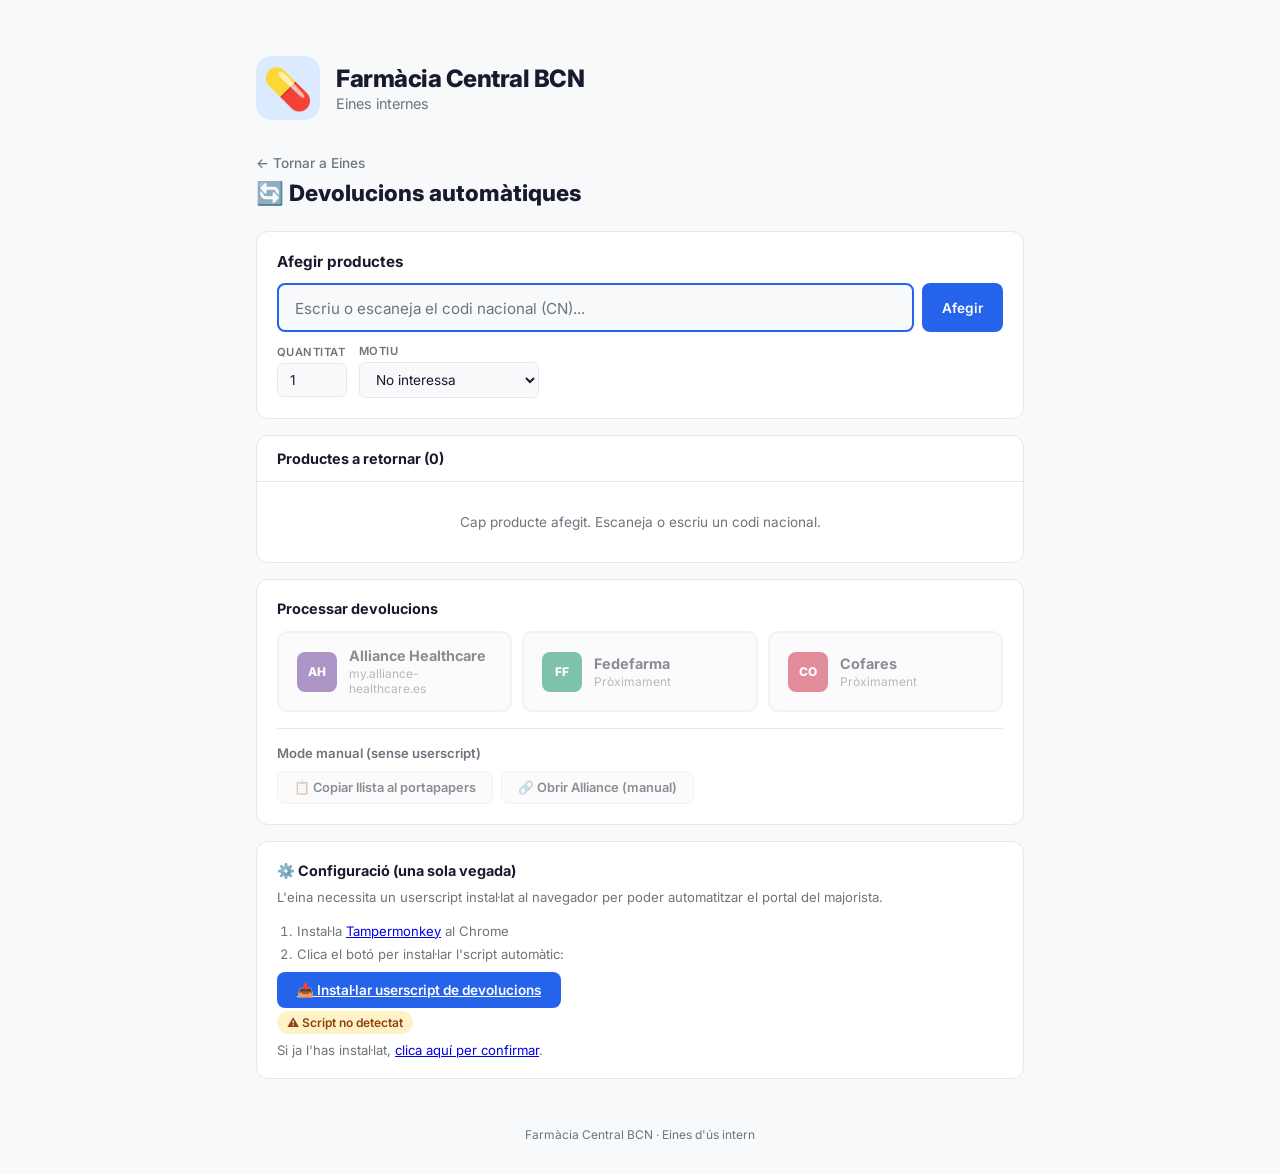
==== devolucions/index.html @ f8a3b483 "fix: handle script detection when marked via localStorage checkUserscript() now shows "Script marcat" ====
<!DOCTYPE html>
<html lang="ca">
<head>
  <meta charset="UTF-8">
  <meta name="viewport" content="width=device-width, initial-scale=1.0">
  <title>Devolucions — Farmàcia Central BCN</title>
  <link rel="preconnect" href="https://fonts.googleapis.com">
  <link href="https://fonts.googleapis.com/css2?family=Inter:wght@400;500;600;700;800&display=swap" rel="stylesheet">
  <link rel="stylesheet" href="../css/portal.css">
  <style>
    /* ── Devolucions page styles ── */
    .back-link {
      display: inline-flex;
      align-items: center;
      gap: 6px;
      color: var(--text-secondary);
      text-decoration: none;
      font-size: 0.85rem;
      font-weight: 500;
      margin-bottom: 8px;
    }
    .back-link:hover { color: var(--accent); }

    .page-title {
      font-size: 1.4rem;
      font-weight: 800;
      margin-bottom: 24px;
    }

    /* Scanner input area */
    .scan-area {
      background: var(--surface);
      border: 1px solid var(--border);
      border-radius: var(--radius);
      padding: 20px;
      margin-bottom: 16px;
    }
    .scan-area h3 {
      font-size: 0.95rem;
      font-weight: 700;
      margin-bottom: 12px;
    }
    .scan-row {
      display: flex;
      gap: 8px;
      margin-bottom: 12px;
    }
    .scan-input {
      flex: 1;
      font-family: var(--font);
      font-size: 1.1rem;
      font-weight: 600;
      padding: 12px 16px;
      border: 2px solid var(--border);
      border-radius: 8px;
      background: var(--bg);
      color: var(--text);
      outline: none;
      transition: border-color 0.2s;
    }
    .scan-input:focus {
      border-color: var(--accent);
    }
    .scan-input::placeholder {
      color: var(--text-secondary);
      font-weight: 400;
      font-size: 0.95rem;
    }
    .btn {
      font-family: var(--font);
      font-size: 0.85rem;
      font-weight: 600;
      padding: 10px 20px;
      border: none;
      border-radius: 8px;
      cursor: pointer;
      transition: background 0.2s, transform 0.1s;
      white-space: nowrap;
    }
    .btn:active { transform: scale(0.97); }
    .btn-primary {
      background: var(--accent);
      color: #fff;
    }
    .btn-primary:hover { background: #1d4ed8; }
    .btn-primary:disabled {
      background: var(--text-secondary);
      cursor: not-allowed;
    }
    .btn-danger {
      background: #ef4444;
      color: #fff;
    }
    .btn-danger:hover { background: #dc2626; }
    .btn-sm {
      padding: 6px 12px;
      font-size: 0.75rem;
    }
    .btn-outline {
      background: transparent;
      border: 1px solid var(--border);
      color: var(--text-secondary);
    }
    .btn-outline:hover {
      border-color: var(--accent);
      color: var(--accent);
    }

    /* Options row */
    .options-row {
      display: flex;
      gap: 12px;
      flex-wrap: wrap;
      align-items: center;
    }
    .option-group {
      display: flex;
      flex-direction: column;
      gap: 4px;
    }
    .option-group label {
      font-size: 0.7rem;
      font-weight: 600;
      text-transform: uppercase;
      letter-spacing: 0.04em;
      color: var(--text-secondary);
    }
    .option-group select,
    .option-group input[type="number"] {
      font-family: var(--font);
      font-size: 0.85rem;
      padding: 8px 12px;
      border: 1px solid var(--border);
      border-radius: 6px;
      background: var(--bg);
      color: var(--text);
    }
    .option-group select { min-width: 180px; }
    .option-group input[type="number"] { width: 70px; }

    /* Product list */
    .product-list {
      background: var(--surface);
      border: 1px solid var(--border);
      border-radius: var(--radius);
      margin-bottom: 16px;
      overflow: hidden;
    }
    .product-list-header {
      display: flex;
      justify-content: space-between;
      align-items: center;
      padding: 14px 20px;
      border-bottom: 1px solid var(--border);
    }
    .product-list-header h3 {
      font-size: 0.9rem;
      font-weight: 700;
    }
    .product-list-empty {
      padding: 32px 20px;
      text-align: center;
      color: var(--text-secondary);
      font-size: 0.85rem;
    }
    .product-item {
      display: flex;
      align-items: center;
      gap: 12px;
      padding: 12px 20px;
      border-bottom: 1px solid var(--border);
      font-size: 0.85rem;
    }
    .product-item:last-child { border-bottom: none; }
    .product-cn {
      font-weight: 700;
      font-size: 0.95rem;
      font-variant-numeric: tabular-nums;
      min-width: 70px;
    }
    .product-qty {
      color: var(--text-secondary);
      min-width: 40px;
    }
    .product-reason {
      flex: 1;
      color: var(--text-secondary);
      font-size: 0.8rem;
    }
    .product-remove {
      background: none;
      border: none;
      color: var(--text-secondary);
      cursor: pointer;
      font-size: 1.1rem;
      padding: 4px;
      line-height: 1;
    }
    .product-remove:hover { color: #ef4444; }

    /* Wholesaler buttons */
    .wholesaler-section {
      background: var(--surface);
      border: 1px solid var(--border);
      border-radius: var(--radius);
      padding: 20px;
      margin-bottom: 16px;
    }
    .wholesaler-section h3 {
      font-size: 0.9rem;
      font-weight: 700;
      margin-bottom: 14px;
    }
    .wholesaler-grid {
      display: grid;
      grid-template-columns: repeat(auto-fit, minmax(200px, 1fr));
      gap: 10px;
    }
    .wholesaler-btn {
      display: flex;
      align-items: center;
      gap: 12px;
      padding: 14px 18px;
      background: var(--bg);
      border: 2px solid var(--border);
      border-radius: 10px;
      cursor: pointer;
      transition: border-color 0.2s, box-shadow 0.2s;
      font-family: var(--font);
      color: var(--text);
    }
    .wholesaler-btn:hover {
      border-color: var(--accent);
      box-shadow: 0 2px 8px rgba(37, 99, 235, 0.15);
    }
    .wholesaler-btn:disabled {
      opacity: 0.5;
      cursor: not-allowed;
    }
    .wholesaler-btn:disabled:hover {
      border-color: var(--border);
      box-shadow: none;
    }
    .wholesaler-icon {
      width: 40px;
      height: 40px;
      border-radius: 8px;
      display: flex;
      align-items: center;
      justify-content: center;
      font-weight: 800;
      font-size: 0.75rem;
      color: #fff;
      flex-shrink: 0;
    }
    .wholesaler-ah { background: #5b2d8e; }
    .wholesaler-fede { background: #00875a; }
    .wholesaler-cofares { background: #c41e3a; }
    .wholesaler-info { flex: 1; text-align: left; }
    .wholesaler-name {
      font-weight: 700;
      font-size: 0.9rem;
    }
    .wholesaler-desc {
      font-size: 0.75rem;
      color: var(--text-secondary);
      margin-top: 2px;
    }

    /* Userscript install section */
    .install-section {
      background: var(--surface);
      border: 1px solid var(--border);
      border-radius: var(--radius);
      padding: 20px;
      margin-bottom: 16px;
    }
    .install-section h3 {
      font-size: 0.9rem;
      font-weight: 700;
      margin-bottom: 8px;
    }
    .install-section p {
      font-size: 0.82rem;
      color: var(--text-secondary);
      line-height: 1.5;
      margin-bottom: 12px;
    }
    .install-steps {
      font-size: 0.82rem;
      color: var(--text-secondary);
      line-height: 1.8;
      padding-left: 20px;
      margin-bottom: 12px;
    }
    .status-badge {
      display: inline-flex;
      align-items: center;
      gap: 6px;
      font-size: 0.75rem;
      font-weight: 600;
      padding: 4px 10px;
      border-radius: 20px;
    }
    .status-ok { background: #dcfce7; color: #166534; }
    .status-missing { background: #fef3c7; color: #92400e; }

    @media (prefers-color-scheme: dark) {
      .status-ok { background: #14532d; color: #86efac; }
      .status-missing { background: #78350f; color: #fde68a; }
    }

    /* Toast notification */
    .toast {
      position: fixed;
      bottom: 24px;
      left: 50%;
      transform: translateX(-50%) translateY(100px);
      background: var(--text);
      color: var(--bg);
      padding: 10px 20px;
      border-radius: 8px;
      font-size: 0.85rem;
      font-weight: 500;
      opacity: 0;
      transition: transform 0.3s, opacity 0.3s;
      z-index: 1000;
    }
    .toast.show {
      transform: translateX(-50%) translateY(0);
      opacity: 1;
    }

    /* Manual mode */
    .manual-section {
      margin-top: 16px;
      padding-top: 16px;
      border-top: 1px solid var(--border);
    }
    .manual-section h4 {
      font-size: 0.82rem;
      font-weight: 600;
      color: var(--text-secondary);
      margin-bottom: 10px;
    }
    .manual-actions {
      display: flex;
      gap: 8px;
      flex-wrap: wrap;
    }
    .btn-manual {
      display: inline-flex;
      align-items: center;
      gap: 6px;
      font-family: var(--font);
      font-size: 0.8rem;
      font-weight: 600;
      padding: 8px 16px;
      border: 1px solid var(--border);
      border-radius: 8px;
      background: var(--bg);
      color: var(--text);
      cursor: pointer;
      transition: border-color 0.2s, background 0.2s;
    }
    .btn-manual:hover {
      border-color: var(--accent);
      background: var(--accent-light);
    }
    .btn-manual:disabled {
      opacity: 0.5;
      cursor: not-allowed;
    }
    .btn-manual:disabled:hover {
      border-color: var(--border);
      background: var(--bg);
    }

    @media (max-width: 480px) {
      .scan-row { flex-direction: column; }
      .options-row { flex-direction: column; align-items: stretch; }
      .wholesaler-grid { grid-template-columns: 1fr; }
      .manual-actions { flex-direction: column; }
    }
  </style>
</head>
<body>
  <div class="portal">
    <header>
      <div class="logo">
        <span class="logo-icon">💊</span>
        <div>
          <h1>Farmàcia Central BCN</h1>
          <p class="subtitle">Eines internes</p>
        </div>
      </div>
    </header>

    <main>
      <a href="../" class="back-link">← Tornar a Eines</a>
      <h2 class="page-title">🔄 Devolucions automàtiques</h2>

      <!-- Scanner input -->
      <div class="scan-area">
        <h3>Afegir productes</h3>
        <div class="scan-row">
          <input type="text" id="cnInput" class="scan-input"
                 placeholder="Escriu o escaneja el codi nacional (CN)..."
                 autocomplete="off" inputmode="numeric">
          <button class="btn btn-primary" onclick="addProduct()" id="addBtn">Afegir</button>
        </div>
        <div class="options-row">
          <div class="option-group">
            <label>Quantitat</label>
            <input type="number" id="qtyInput" value="1" min="1" max="99">
          </div>
          <div class="option-group">
            <label>Motiu</label>
            <select id="reasonSelect">
              <option value="01">No interessa</option>
              <option value="02">Servit per error</option>
              <option value="03">Defectuós</option>
              <option value="04">Caducitat</option>
              <option value="10">Error de preu</option>
              <option value="99">Altres</option>
            </select>
          </div>
        </div>
      </div>

      <!-- Product list -->
      <div class="product-list">
        <div class="product-list-header">
          <h3>Productes a retornar (<span id="productCount">0</span>)</h3>
          <button class="btn btn-sm btn-outline" onclick="clearAll()" id="clearBtn" style="display:none">
            Netejar tot
          </button>
        </div>
        <div id="productListBody">
          <div class="product-list-empty" id="emptyMsg">
            Cap producte afegit. Escaneja o escriu un codi nacional.
          </div>
        </div>
      </div>

      <!-- Wholesaler buttons -->
      <div class="wholesaler-section">
        <h3>Processar devolucions</h3>
        <div class="wholesaler-grid">
          <button class="wholesaler-btn" onclick="processReturn('alliance')" id="btnAlliance" disabled>
            <div class="wholesaler-icon wholesaler-ah">AH</div>
            <div class="wholesaler-info">
              <div class="wholesaler-name">Alliance Healthcare</div>
              <div class="wholesaler-desc">my.alliance-healthcare.es</div>
            </div>
          </button>
          <button class="wholesaler-btn" onclick="processReturn('fedefarma')" id="btnFedefarma" disabled>
            <div class="wholesaler-icon wholesaler-fede">FF</div>
            <div class="wholesaler-info">
              <div class="wholesaler-name">Fedefarma</div>
              <div class="wholesaler-desc">Pròximament</div>
            </div>
          </button>
          <button class="wholesaler-btn" onclick="processReturn('cofares')" id="btnCofares" disabled>
            <div class="wholesaler-icon wholesaler-cofares">CO</div>
            <div class="wholesaler-info">
              <div class="wholesaler-name">Cofares</div>
              <div class="wholesaler-desc">Pròximament</div>
            </div>
          </button>
        </div>

        <!-- Manual mode -->
        <div class="manual-section">
          <h4>Mode manual (sense userscript)</h4>
          <div class="manual-actions">
            <button class="btn-manual" onclick="copyList()" id="btnCopy" disabled>
              📋 Copiar llista al portapapers
            </button>
            <button class="btn-manual" onclick="openPortalManual('alliance')" id="btnManualAlliance" disabled>
              🔗 Obrir Alliance (manual)
            </button>
          </div>
        </div>
      </div>

      <!-- Userscript install -->
      <div class="install-section">
        <h3>⚙️ Configuració (una sola vegada)</h3>
        <p>L'eina necessita un userscript instal·lat al navegador per poder automatitzar el portal del majorista.</p>
        <ol class="install-steps">
          <li>Instal·la <a href="https://www.tampermonkey.net/" target="_blank">Tampermonkey</a> al Chrome</li>
          <li>Clica el botó per instal·lar l'script automàtic:</li>
        </ol>
        <a href="auto-devolucions.user.js" class="btn btn-primary" id="installBtn">
          📥 Instal·lar userscript de devolucions
        </a>
        <div style="margin-top: 12px" id="scriptStatus">
          <span class="status-badge status-missing">⚠ Comprovant script...</span>
        </div>
      </div>
    </main>

    <footer>
      <p>Farmàcia Central BCN · Eines d'ús intern</p>
    </footer>
  </div>

  <div class="toast" id="toast"></div>

  <script>
    // ── State ──
    let products = [];

    // Codis de motiu Alliance Healthcare (value del select al portal)
    const REASON_LABELS = {
      '01': 'No interessa',
      '02': 'Servit per error',
      '03': 'Defectuós',
      '04': 'Caducitat',
      '10': 'Error de preu',
      '99': 'Altres'
    };

    const PORTAL_URLS = {
      alliance: 'https://my.alliance-healthcare.es/group/pro/devoluciones'
      // fedefarma and cofares will be added later
    };

    // ── Input handling ──
    const cnInput = document.getElementById('cnInput');
    const qtyInput = document.getElementById('qtyInput');
    const reasonSelect = document.getElementById('reasonSelect');

    cnInput.addEventListener('keydown', (e) => {
      if (e.key === 'Enter') {
        e.preventDefault();
        addProduct();
      }
    });

    // Auto-focus on load
    cnInput.focus();

    function addProduct() {
      const cn = cnInput.value.trim().replace(/\D/g, '');
      if (!cn) return;

      // Check for duplicates
      if (products.some(p => p.cn === cn)) {
        showToast('⚠ Aquest CN ja està a la llista');
        cnInput.value = '';
        cnInput.focus();
        return;
      }

      const qty = parseInt(qtyInput.value) || 1;
      const reason = reasonSelect.value;

      products.push({ cn, qty, reason });
      renderList();
      cnInput.value = '';
      qtyInput.value = '1';
      cnInput.focus();
      showToast(`✓ CN ${cn} afegit`);
    }

    function removeProduct(index) {
      products.splice(index, 1);
      renderList();
    }

    function clearAll() {
      if (!confirm('Segur que vols netejar tota la llista?')) return;
      products = [];
      renderList();
    }

    function renderList() {
      const body = document.getElementById('productListBody');
      const count = document.getElementById('productCount');
      const clearBtn = document.getElementById('clearBtn');
      const emptyMsg = document.getElementById('emptyMsg');
      const btnAlliance = document.getElementById('btnAlliance');

      const btnCopy = document.getElementById('btnCopy');
      const btnManualAlliance = document.getElementById('btnManualAlliance');

      count.textContent = products.length;
      clearBtn.style.display = products.length > 0 ? '' : 'none';
      btnAlliance.disabled = products.length === 0;
      btnCopy.disabled = products.length === 0;
      btnManualAlliance.disabled = products.length === 0;

      if (products.length === 0) {
        body.innerHTML = '<div class="product-list-empty" id="emptyMsg">Cap producte afegit. Escaneja o escriu un codi nacional.</div>';
        return;
      }

      body.innerHTML = products.map((p, i) => `
        <div class="product-item">
          <span class="product-cn">${p.cn}</span>
          <span class="product-qty">×${p.qty}</span>
          <span class="product-reason">${REASON_LABELS[p.reason]}</span>
          <button class="product-remove" onclick="removeProduct(${i})" title="Eliminar">✕</button>
        </div>
      `).join('');
    }

    // ── Process return ──
    function processReturn(wholesaler) {
      if (products.length === 0) return;

      const url = PORTAL_URLS[wholesaler];
      if (!url) {
        showToast('⚠ Majorista no disponible encara');
        return;
      }

      // Preparar productes amb el codi del motiu per al portal
      const portalProducts = products.map(p => ({
        cn: p.cn,
        qty: p.qty,
        reason: p.reason  // ja és el codi ('01', '02', etc.)
      }));

      // Intentar via userscript v2.0+: dispatch event → script guarda a GM → obre portal
      window.__FARMACIA_RETURN_HANDLED__ = false;
      window.dispatchEvent(new CustomEvent('farmacia-start-return', {
        detail: { products: portalProducts, wholesaler }
      }));

      if (window.__FARMACIA_RETURN_HANDLED__) {
        showToast('🚀 Portal obert — l\'script processarà les devolucions automàticament');
      } else {
        // L'script v2 no ha respost — avisar
        showToast('⚠ L\'script no ha respost. Actualitza l\'userscript o fes servir el mode manual.');
      }
    }

    // ── Manual mode ──
    function copyList() {
      if (products.length === 0) return;
      const lines = products.map((p, i) =>
        `${i + 1}. CN ${p.cn}  ×${p.qty}  ${REASON_LABELS[p.reason]}`
      );
      const text = 'DEVOLUCIONS\n' + '─'.repeat(30) + '\n' + lines.join('\n');
      navigator.clipboard.writeText(text).then(() => {
        showToast('📋 Llista copiada al portapapers');
      }).catch(() => {
        // Fallback
        const ta = document.createElement('textarea');
        ta.value = text;
        document.body.appendChild(ta);
        ta.select();
        document.execCommand('copy');
        ta.remove();
        showToast('📋 Llista copiada');
      });
    }

    function openPortalManual(wholesaler) {
      const urls = {
        alliance: 'https://my.alliance-healthcare.es/group/pro/devoluciones#/'
      };
      const url = urls[wholesaler];
      if (!url) { showToast('⚠ Majorista no disponible encara'); return; }
      // Copy list first, then open
      copyList();
      setTimeout(() => window.open(url, '_blank'), 300);
    }

    // ── Userscript detection ──
    let scriptDetected = false;
    function checkUserscript() {
      const el = document.getElementById('scriptStatus');
      if (window.__FARMACIA_DEVOLUCIONS_SCRIPT__) {
        scriptDetected = true;
        el.innerHTML = '<span class="status-badge status-ok">✓ Script instal·lat i detectat</span>';
      } else if (scriptDetected) {
        el.innerHTML = '<span class="status-badge status-ok">✓ Script marcat com instal·lat</span>';
      } else {
        el.innerHTML = '<span class="status-badge status-missing">⚠ Script no detectat</span>' +
          '<div style="margin-top:8px;font-size:0.82rem;color:var(--text-secondary)">' +
          'Si ja l\'has instal·lat, <a href="#" onclick="markInstalled(event)">clica aquí per confirmar</a>.</div>';
      }
    }

    function markInstalled(e) {
      e.preventDefault();
      scriptDetected = true;
      try { localStorage.setItem('farmacia_script_installed', '1'); } catch(e) {}
      const el = document.getElementById('scriptStatus');
      el.innerHTML = '<span class="status-badge status-ok">✓ Script marcat com instal·lat</span>';
      document.getElementById('btnAlliance').disabled = products.length === 0;
      showToast('✓ Confirmat! Pots processar devolucions.');
    }

    // Check saved state
    try { if (localStorage.getItem('farmacia_script_installed') === '1') scriptDetected = true; } catch(e) {}

    // Check after delays (userscript may load async)
    setTimeout(checkUserscript, 500);
    setTimeout(checkUserscript, 2000);
    setTimeout(checkUserscript, 4000);
    // Listen for userscript announcing itself
    window.addEventListener('farmacia-devolucions-ready', checkUserscript);

    // ── Toast ──
    function showToast(msg) {
      const toast = document.getElementById('toast');
      toast.textContent = msg;
      toast.classList.add('show');
      clearTimeout(toast._timeout);
      toast._timeout = setTimeout(() => toast.classList.remove('show'), 2500);
    }

    // ── Persist state in localStorage ──
    function saveState() {
      try { localStorage.setItem('farmacia_devolucions', JSON.stringify(products)); } catch(e) {}
    }
    function loadState() {
      try {
        const saved = localStorage.getItem('farmacia_devolucions');
        if (saved) products = JSON.parse(saved);
      } catch(e) {}
    }

    // Auto-save on changes
    const origRender = renderList;
    renderList = function() {
      origRender();
      saveState();
    };

    // Load saved state
    loadState();
    renderList();
  </script>
</body>
</html>
---- css/portal.css ----
/* ============================================================
   Portal CSS — Farmàcia Central BCN
   ============================================================ */

:root {
  --bg: #f8f9fa;
  --surface: #ffffff;
  --text: #1a1a2e;
  --text-secondary: #6c757d;
  --accent: #2563eb;
  --accent-light: #dbeafe;
  --border: #e5e7eb;
  --shadow: 0 1px 3px rgba(0,0,0,0.08), 0 1px 2px rgba(0,0,0,0.06);
  --shadow-hover: 0 10px 25px rgba(0,0,0,0.1), 0 4px 10px rgba(0,0,0,0.06);
  --radius: 12px;
  --font: 'Inter', -apple-system, BlinkMacSystemFont, 'Segoe UI', sans-serif;
}

@media (prefers-color-scheme: dark) {
  :root {
    --bg: #0f172a;
    --surface: #1e293b;
    --text: #f1f5f9;
    --text-secondary: #94a3b8;
    --accent: #60a5fa;
    --accent-light: #1e3a5f;
    --border: #334155;
    --shadow: 0 1px 3px rgba(0,0,0,0.3);
    --shadow-hover: 0 10px 25px rgba(0,0,0,0.4);
  }
}

* { margin: 0; padding: 0; box-sizing: border-box; }

body {
  font-family: var(--font);
  background: var(--bg);
  color: var(--text);
  min-height: 100vh;
}

.portal {
  max-width: 800px;
  margin: 0 auto;
  padding: 16px;
  min-height: 100vh;
  display: flex;
  flex-direction: column;
}

/* Header */
header {
  padding: 40px 0 32px;
}

.logo {
  display: flex;
  align-items: center;
  gap: 16px;
}

.logo-icon {
  font-size: 2.5rem;
  background: var(--accent-light);
  width: 64px;
  height: 64px;
  display: flex;
  align-items: center;
  justify-content: center;
  border-radius: 16px;
}

.logo h1 {
  font-size: 1.5rem;
  font-weight: 800;
  letter-spacing: -0.02em;
}

.subtitle {
  color: var(--text-secondary);
  font-size: 0.9rem;
  margin-top: 2px;
}

/* Tools grid */
main { flex: 1; }

.tools-grid {
  display: flex;
  flex-direction: column;
  gap: 12px;
}

.tool-card {
  display: flex;
  align-items: center;
  gap: 16px;
  padding: 20px;
  background: var(--surface);
  border: 1px solid var(--border);
  border-radius: var(--radius);
  box-shadow: var(--shadow);
  text-decoration: none;
  color: var(--text);
  transition: box-shadow 0.2s, transform 0.2s;
}

a.tool-card:hover {
  box-shadow: var(--shadow-hover);
  transform: translateY(-2px);
}

a.tool-card:active {
  transform: translateY(0);
}

.tool-card-placeholder {
  opacity: 0.5;
  cursor: default;
  border-style: dashed;
}

.tool-icon {
  font-size: 2rem;
  flex-shrink: 0;
  width: 56px;
  height: 56px;
  display: flex;
  align-items: center;
  justify-content: center;
  background: var(--accent-light);
  border-radius: 12px;
}

.tool-info {
  flex: 1;
  min-width: 0;
}

.tool-info h2 {
  font-size: 1.1rem;
  font-weight: 700;
  margin-bottom: 4px;
}

.tool-info p {
  font-size: 0.85rem;
  color: var(--text-secondary);
  line-height: 1.4;
}

.tool-tags {
  display: flex;
  flex-wrap: wrap;
  gap: 6px;
  margin-top: 8px;
}

.tag {
  font-size: 0.7rem;
  font-weight: 600;
  text-transform: uppercase;
  letter-spacing: 0.04em;
  padding: 2px 8px;
  background: var(--accent-light);
  color: var(--accent);
  border-radius: 4px;
}

.tool-arrow {
  font-size: 1.5rem;
  color: var(--text-secondary);
  flex-shrink: 0;
}

/* Footer */
footer {
  padding: 32px 0 16px;
  text-align: center;
}

footer p {
  font-size: 0.75rem;
  color: var(--text-secondary);
}

@media (max-width: 480px) {
  .logo-icon { width: 48px; height: 48px; font-size: 1.8rem; }
  .logo h1 { font-size: 1.2rem; }
  .tool-card { padding: 16px; gap: 12px; }
  .tool-icon { width: 44px; height: 44px; font-size: 1.5rem; }
  .tool-arrow { display: none; }
}
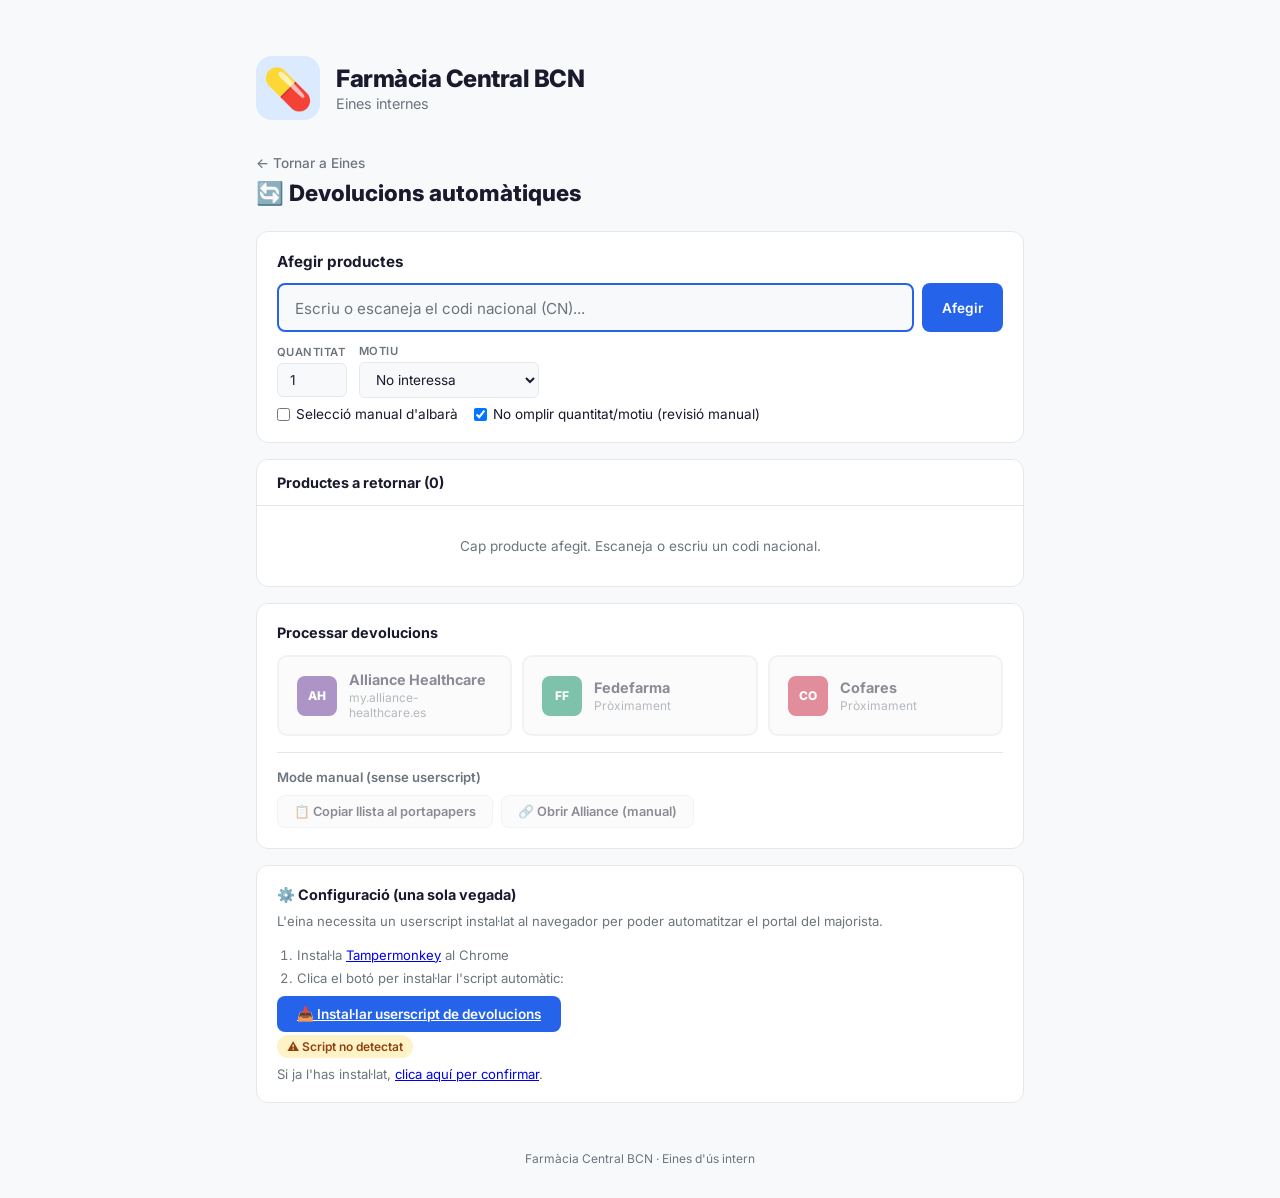
==== commit 1ec226d2: "Update index.html" ====
--- a/devolucions/index.html
+++ b/devolucions/index.html
@@ -425,6 +425,16 @@
               <option value="99">Altres</option>
             </select>
           </div>
+        </div>
+        <div class="options-row" style="margin-top:8px;gap:16px;flex-wrap:wrap">
+          <label style="display:flex;align-items:center;gap:6px;font-size:0.85rem;cursor:pointer">
+            <input type="checkbox" id="chkManualAlbara">
+            Selecció manual d'albarà
+          </label>
+          <label style="display:flex;align-items:center;gap:6px;font-size:0.85rem;cursor:pointer">
+            <input type="checkbox" id="chkSkipQtyReason" checked>
+            No omplir quantitat/motiu (revisió manual)
+          </label>
         </div>
       </div>
 
@@ -625,9 +635,15 @@
       }));
 
       // Intentar via userscript v2.0+: dispatch event → script guarda a GM → obre portal
+      // Opcions de control
+      const options = {
+        manualAlbara: document.getElementById('chkManualAlbara').checked,
+        skipQtyReason: document.getElementById('chkSkipQtyReason').checked
+      };
+
       window.__FARMACIA_RETURN_HANDLED__ = false;
       window.dispatchEvent(new CustomEvent('farmacia-start-return', {
-        detail: { products: portalProducts, wholesaler }
+        detail: { products: portalProducts, wholesaler, options }
       }));
 
       if (window.__FARMACIA_RETURN_HANDLED__) {
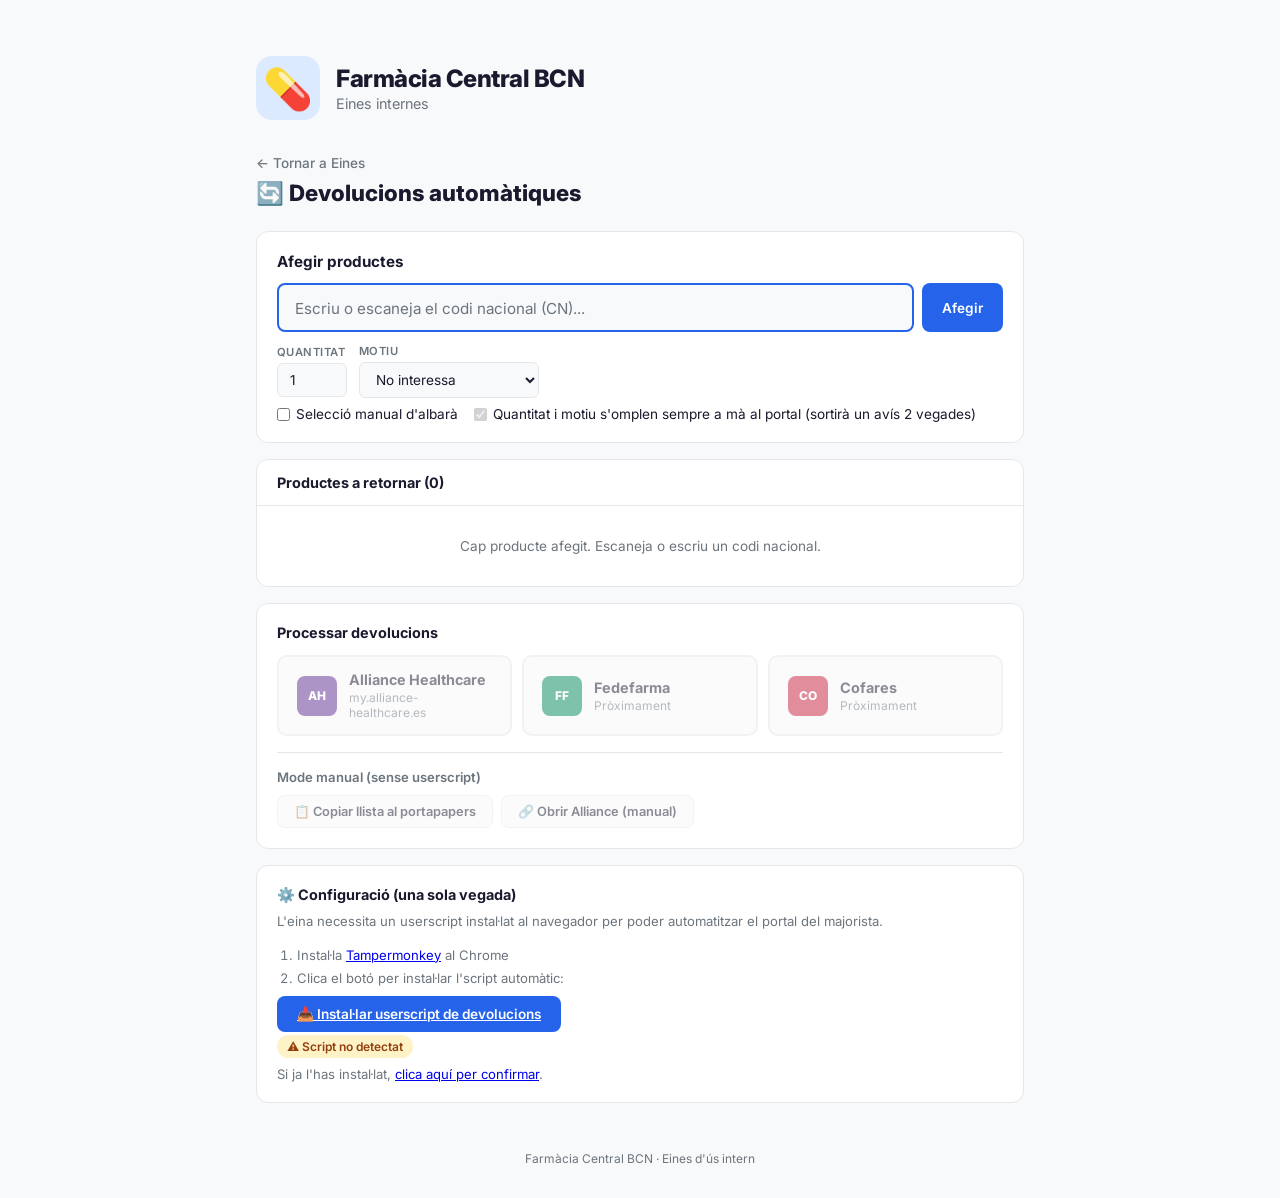
==== commit 7c72e254: "feat: v2.0.9 qty/reason always manual + double review warning (end + before Enviar devolución)" ====
--- a/devolucions/index.html
+++ b/devolucions/index.html
@@ -432,8 +432,8 @@
             Selecció manual d'albarà
           </label>
           <label style="display:flex;align-items:center;gap:6px;font-size:0.85rem;cursor:pointer">
-            <input type="checkbox" id="chkSkipQtyReason" checked>
-            No omplir quantitat/motiu (revisió manual)
+            <input type="checkbox" id="chkSkipQtyReason" checked disabled>
+            Quantitat i motiu s'omplen sempre a mà al portal (sortirà un avís 2 vegades)
           </label>
         </div>
       </div>
@@ -638,7 +638,7 @@
       // Opcions de control
       const options = {
         manualAlbara: document.getElementById('chkManualAlbara').checked,
-        skipQtyReason: document.getElementById('chkSkipQtyReason').checked
+        skipQtyReason: true
       };
 
       window.__FARMACIA_RETURN_HANDLED__ = false;
@@ -690,9 +690,16 @@
     let scriptDetected = false;
     function checkUserscript() {
       const el = document.getElementById('scriptStatus');
-      if (window.__FARMACIA_DEVOLUCIONS_SCRIPT__) {
+      // Mètode 1: DOM attribute (funciona sempre, fins i tot amb sandbox)
+      const domVersion = document.documentElement.getAttribute('data-farmacia-script');
+      // Mètode 2: window global (fallback clàssic amb unsafeWindow)
+      const globalDetected = window.__FARMACIA_DEVOLUCIONS_SCRIPT__;
+
+      if (domVersion || globalDetected) {
         scriptDetected = true;
-        el.innerHTML = '<span class="status-badge status-ok">✓ Script instal·lat i detectat</span>';
+        const ver = domVersion || '?';
+        el.innerHTML = '<span class="status-badge status-ok">✓ Script connectat (v' + ver + ')</span>';
+        try { localStorage.setItem('farmacia_script_installed', '1'); } catch(e) {}
       } else if (scriptDetected) {
         el.innerHTML = '<span class="status-badge status-ok">✓ Script marcat com instal·lat</span>';
       } else {
@@ -719,6 +726,7 @@
     setTimeout(checkUserscript, 500);
     setTimeout(checkUserscript, 2000);
     setTimeout(checkUserscript, 4000);
+    setInterval(checkUserscript, 2000);
     // Listen for userscript announcing itself
     window.addEventListener('farmacia-devolucions-ready', checkUserscript);
 
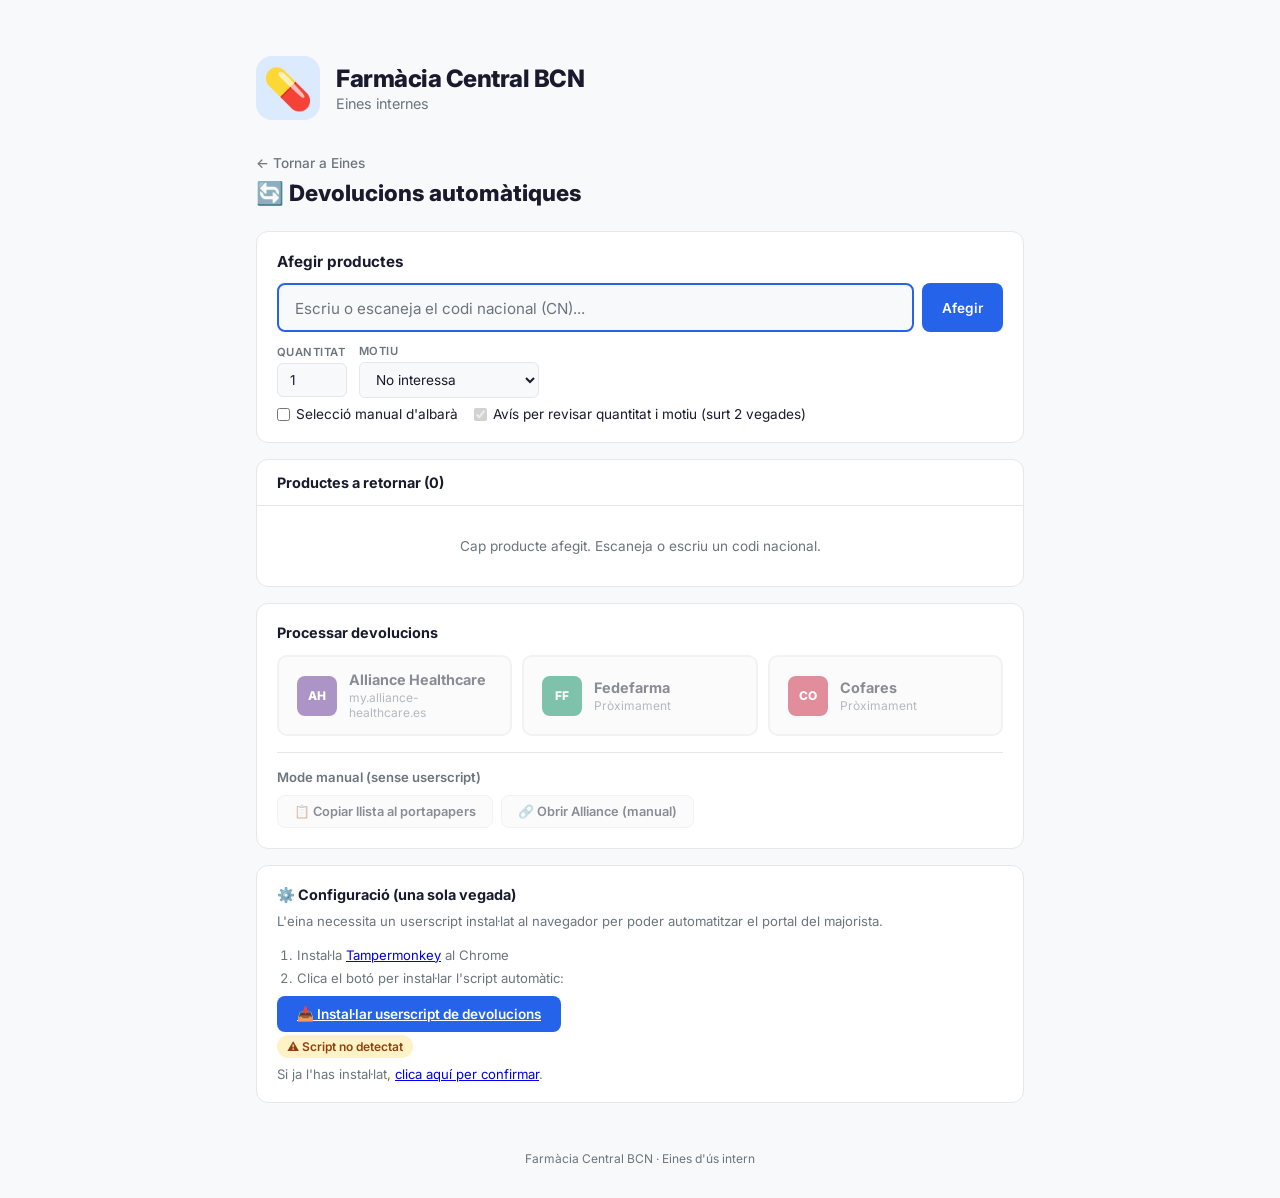
==== commit e2d83f1b: "feat: v2.0.10 auto-fill qty/reason again, warnings only report selected values" ====
--- a/devolucions/index.html
+++ b/devolucions/index.html
@@ -433,7 +433,7 @@
           </label>
           <label style="display:flex;align-items:center;gap:6px;font-size:0.85rem;cursor:pointer">
             <input type="checkbox" id="chkSkipQtyReason" checked disabled>
-            Quantitat i motiu s'omplen sempre a mà al portal (sortirà un avís 2 vegades)
+            Avís per revisar quantitat i motiu (surt 2 vegades)
           </label>
         </div>
       </div>
@@ -638,7 +638,7 @@
       // Opcions de control
       const options = {
         manualAlbara: document.getElementById('chkManualAlbara').checked,
-        skipQtyReason: true
+        skipQtyReason: false
       };
 
       window.__FARMACIA_RETURN_HANDLED__ = false;
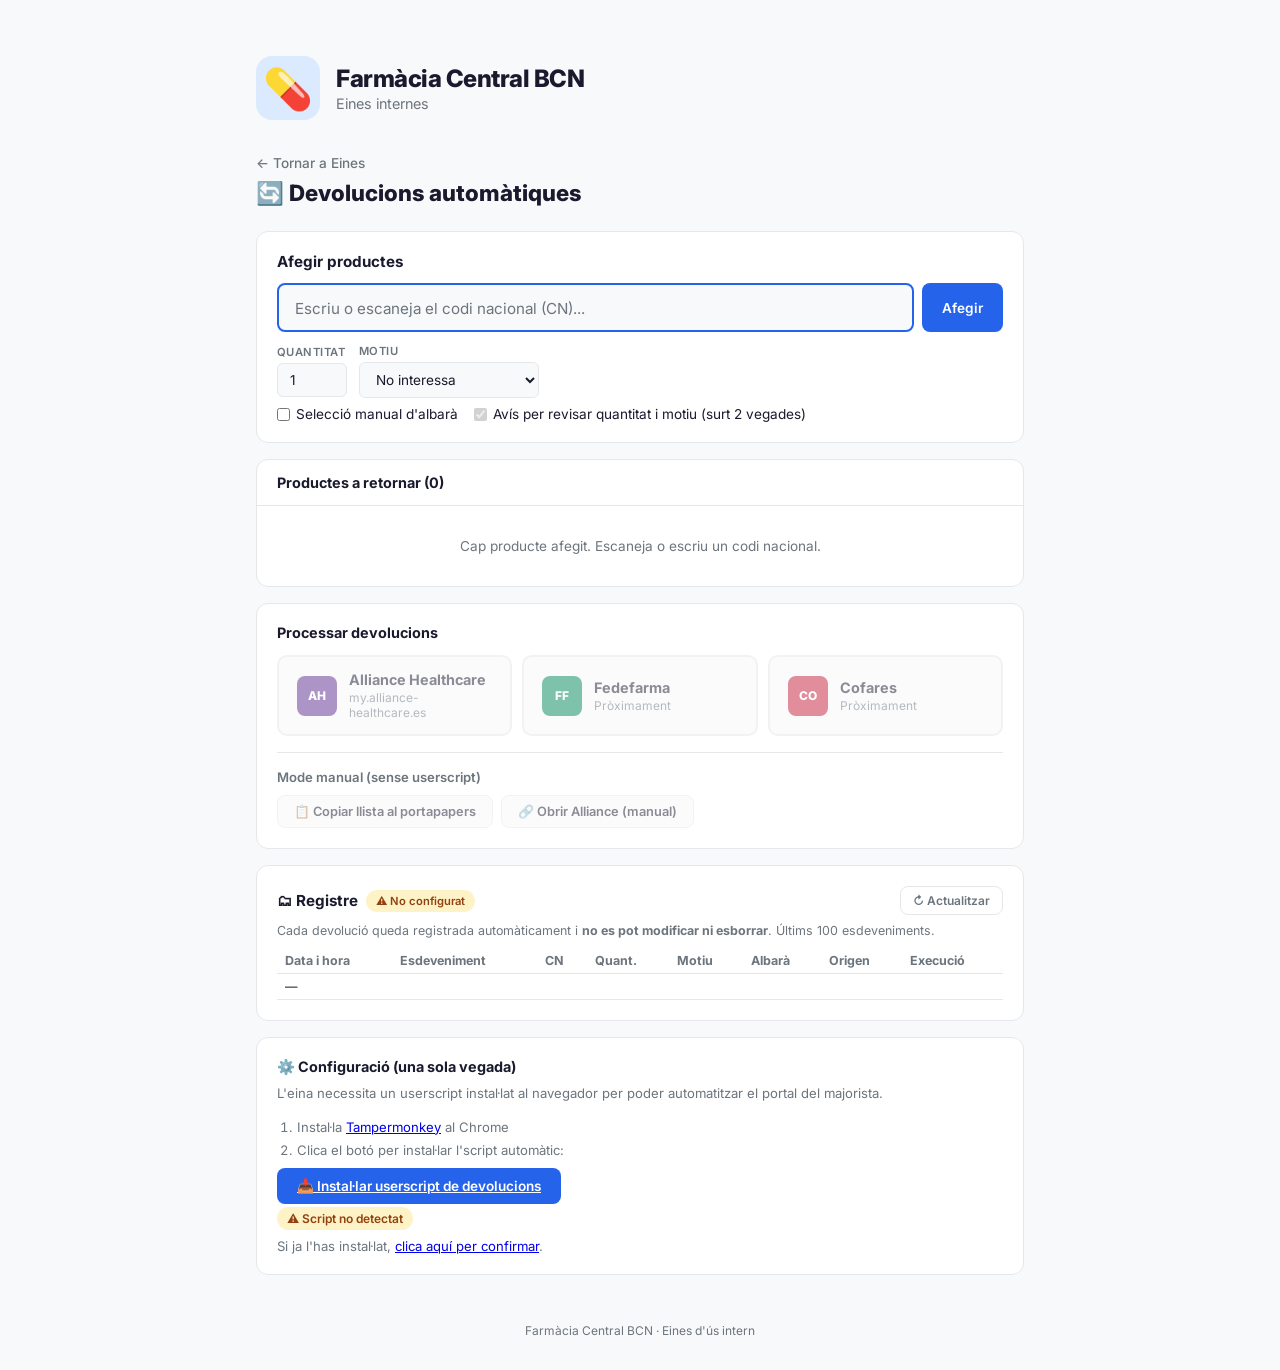
==== commit d58aef98: "feat: v2.1.0 registre de devolucions append-only (Firestore) a la pàgina i a l'userscript + secció R" ====
--- a/devolucions/index.html
+++ b/devolucions/index.html
@@ -382,6 +382,20 @@
       .wholesaler-grid { grid-template-columns: 1fr; }
       .manual-actions { flex-direction: column; }
     }
+    /* Registre */
+    .registre-section { background: var(--surface); border: 1px solid var(--border); border-radius: var(--radius); padding: 20px; margin-bottom: 16px; }
+    .registre-section h3 { font-size: 0.95rem; font-weight: 700; margin-bottom: 8px; display:flex; align-items:center; gap:8px; }
+    .registre-note { font-size: 0.78rem; color: var(--text-secondary); margin-bottom: 10px; }
+    .registre-wrap { overflow-x: auto; max-height: 420px; overflow-y: auto; }
+    .registre-table { width: 100%; border-collapse: collapse; font-size: 0.78rem; }
+    .registre-table th, .registre-table td { text-align: left; padding: 5px 8px; border-bottom: 1px solid var(--border); white-space: nowrap; }
+    .registre-table th { font-weight: 700; color: var(--text-secondary); position: sticky; top: 0; background: var(--surface); }
+    .reg-tipus { font-weight: 600; padding: 1px 6px; border-radius: 6px; font-size: 0.72rem; }
+    .reg-enviat_al_portal { background:#dbeafe; color:#1e40af; }
+    .reg-afegit_llista { background:#dcfce7; color:#166534; }
+    .reg-error_afegir { background:#fee2e2; color:#991b1b; }
+    .reg-confirmat_enviar { background:#fef3c7; color:#92400e; }
+    .reg-prova { background:#e5e7eb; color:#374151; }
   </style>
 </head>
 <body>
@@ -494,6 +508,20 @@
         </div>
       </div>
 
+      <!-- Registre (només lectura) -->
+      <div class="registre-section">
+        <h3>🗂 Registre <span id="registreStatus" class="status-badge status-missing" style="font-size:0.7rem">Carregant...</span>
+          <button class="btn btn-sm btn-outline" style="margin-left:auto" onclick="window.Registre && window.Registre.refresh()">↻ Actualitzar</button>
+        </h3>
+        <div class="registre-note">Cada devolució queda registrada automàticament i <b>no es pot modificar ni esborrar</b>. Últims 100 esdeveniments.</div>
+        <div class="registre-wrap">
+          <table class="registre-table">
+            <thead><tr><th>Data i hora</th><th>Esdeveniment</th><th>CN</th><th>Quant.</th><th>Motiu</th><th>Albarà</th><th>Origen</th><th>Execució</th></tr></thead>
+            <tbody id="registreBody"><tr><td colspan="8">—</td></tr></tbody>
+          </table>
+        </div>
+      </div>
+
       <!-- Userscript install -->
       <div class="install-section">
         <h3>⚙️ Configuració (una sola vegada)</h3>
@@ -641,12 +669,30 @@
         skipQtyReason: false
       };
 
+      const run_id = 'run-' + new Date().toISOString().replace(/[-:.TZ]/g, '').slice(0, 14) + '-' + Math.random().toString(36).slice(2, 8);
+      const registre = window.Registre ? window.Registre.config() : null;
+
       window.__FARMACIA_RETURN_HANDLED__ = false;
+      document.documentElement.removeAttribute('data-farmacia-return-handled');
       window.dispatchEvent(new CustomEvent('farmacia-start-return', {
-        detail: { products: portalProducts, wholesaler, options }
+        detail: { products: portalProducts, wholesaler, options, run_id, registre }
       }));
 
-      if (window.__FARMACIA_RETURN_HANDLED__) {
+      const handled = window.__FARMACIA_RETURN_HANDLED__ ||
+        document.documentElement.getAttribute('data-farmacia-return-handled') === 'true';
+
+      // Registre: un document per producte (no bloqueja res)
+      if (handled && wholesaler === 'alliance') {
+        if (window.Registre) {
+          window.Registre.logSent(run_id, portalProducts).then(r => {
+            if (!r.ok) showToast('⚠ Registre: ' + r.error + ' (la devolució continua)');
+          });
+        } else {
+          showToast('⚠ Registre no disponible (la devolució continua)');
+        }
+      }
+
+      if (handled) {
         showToast('🚀 Portal obert — l\'script processarà les devolucions automàticament');
       } else {
         // L'script v2 no ha respost — avisar
@@ -761,5 +807,90 @@
     loadState();
     renderList();
   </script>
+  <script type="module">
+    // ── Registre de devolucions (Firestore, només afegir/llegir) ──
+    const SDK = 'https://www.gstatic.com/firebasejs/10.12.2/';
+    const REASONS = { '01': 'No interessa', '02': 'Servit per error', '03': 'Defectuós', '04': 'Caducitat', '10': 'Error de preu', '99': 'Altres' };
+    const TIPUS = { enviat_al_portal: 'Enviat al portal', afegit_llista: 'Afegit a la llista', error_afegir: 'Error en afegir', confirmat_enviar: 'Confirmat enviar', prova: 'Prova' };
+    let cfg = null, db = null, fs = null, initErr = null;
+
+    const statusEl = document.getElementById('registreStatus');
+    const setStatus = (txt, ok) => { statusEl.textContent = txt; statusEl.className = 'status-badge ' + (ok ? 'status-ok' : 'status-missing'); };
+    const esc = (v) => String(v == null ? '' : v).replace(/[&<>"]/g, c => ({ '&': '&amp;', '<': '&lt;', '>': '&gt;', '"': '&quot;' }[c]));
+
+    async function init() {
+      try {
+        const r = await fetch('registre-config.json?_=' + Date.now(), { cache: 'no-store' });
+        cfg = await r.json();
+        const qp = new URLSearchParams(location.search).get('registreEmulator');
+        if (qp) { cfg.emulatorHost = qp; if (!cfg.projectId) cfg.projectId = 'demo-farmacia'; if (!cfg.apiKey) cfg.apiKey = 'fake'; }
+        if (!cfg.projectId || !cfg.apiKey) { initErr = 'no configurat'; setStatus('⚠ No configurat', false); return; }
+        const app = await import(SDK + 'firebase-app.js');
+        fs = await import(SDK + 'firebase-firestore.js');
+        const fbApp = app.initializeApp({ apiKey: cfg.apiKey, projectId: cfg.projectId, authDomain: cfg.projectId + '.firebaseapp.com' });
+        db = fs.getFirestore(fbApp);
+        if (cfg.emulatorHost) { const [h, p] = cfg.emulatorHost.split(':'); fs.connectFirestoreEmulator(db, h, parseInt(p, 10)); }
+        setStatus('✓ Actiu', true);
+        refresh();
+      } catch (e) {
+        initErr = e.message || String(e);
+        setStatus('⚠ Error', false);
+        console.error('[Registre]', e);
+      }
+    }
+
+    function base(run_id) {
+      return { ts: fs.serverTimestamp(), run_id, majorista: 'alliance', origen: 'pagina', user_agent: (navigator.userAgent || '').slice(0, 400) };
+    }
+
+    async function logSent(run_id, products) {
+      if (!db) return { ok: false, error: initErr || 'no inicialitzat' };
+      try {
+        const coll = fs.collection(db, cfg.collection || 'devolucions');
+        const batch = fs.writeBatch(db);
+        for (const p of products) {
+          const d = Object.assign(base(run_id), {
+            tipus: 'enviat_al_portal', cn: String(p.cn).slice(0, 20), qty: parseInt(p.qty, 10) || 0,
+            motiu_codi: String(p.reason || ''), motiu_text: REASONS[p.reason] || String(p.reason || ''),
+            n_productes: products.length
+          });
+          batch.set(fs.doc(coll), d);
+        }
+        await batch.commit();
+        setTimeout(refresh, 500);
+        return { ok: true };
+      } catch (e) {
+        console.error('[Registre] logSent', e);
+        return { ok: false, error: e.code || e.message || String(e) };
+      }
+    }
+
+    const fmt = new Intl.DateTimeFormat('ca-ES', { timeZone: 'Europe/Madrid', day: '2-digit', month: '2-digit', year: 'numeric', hour: '2-digit', minute: '2-digit', second: '2-digit' });
+
+    async function refresh() {
+      const body = document.getElementById('registreBody');
+      if (!db) { body.innerHTML = `<tr><td colspan="8">Registre ${esc(initErr || 'no disponible')}</td></tr>`; return; }
+      try {
+        const q = fs.query(fs.collection(db, cfg.collection || 'devolucions'), fs.orderBy('ts', 'desc'), fs.limit(100));
+        const snap = await fs.getDocs(q);
+        if (snap.empty) { body.innerHTML = '<tr><td colspan="8">Encara no hi ha cap esdeveniment.</td></tr>'; return; }
+        body.innerHTML = snap.docs.map(doc => {
+          const d = doc.data();
+          const ts = d.ts && d.ts.toDate ? fmt.format(d.ts.toDate()) : '';
+          const motiu = d.motiu_codi ? `${esc(d.motiu_codi)} ${esc(d.motiu_text || REASONS[d.motiu_codi] || '')}` : '';
+          return `<tr title="${esc(d.detall || '')}"><td>${ts}</td><td><span class="reg-tipus reg-${esc(d.tipus)}">${esc(TIPUS[d.tipus] || d.tipus)}</span></td>` +
+            `<td>${esc(d.cn)}</td><td>${esc(d.qty)}</td><td>${motiu}</td><td>${esc(d.albara)}</td><td>${esc(d.origen)}</td><td style="font-family:monospace">${esc(String(d.run_id || '').slice(-10))}</td></tr>`;
+        }).join('');
+      } catch (e) {
+        body.innerHTML = `<tr><td colspan="8">Error llegint el registre: ${esc(e.code || e.message)}</td></tr>`;
+      }
+    }
+
+    window.Registre = {
+      config: () => (cfg && cfg.projectId ? { projectId: cfg.projectId, apiKey: cfg.apiKey, collection: cfg.collection || 'devolucions', baseUrl: cfg.emulatorHost ? 'http://' + cfg.emulatorHost : undefined } : null),
+      logSent, refresh
+    };
+    init();
+  </script>
 </body>
 </html>
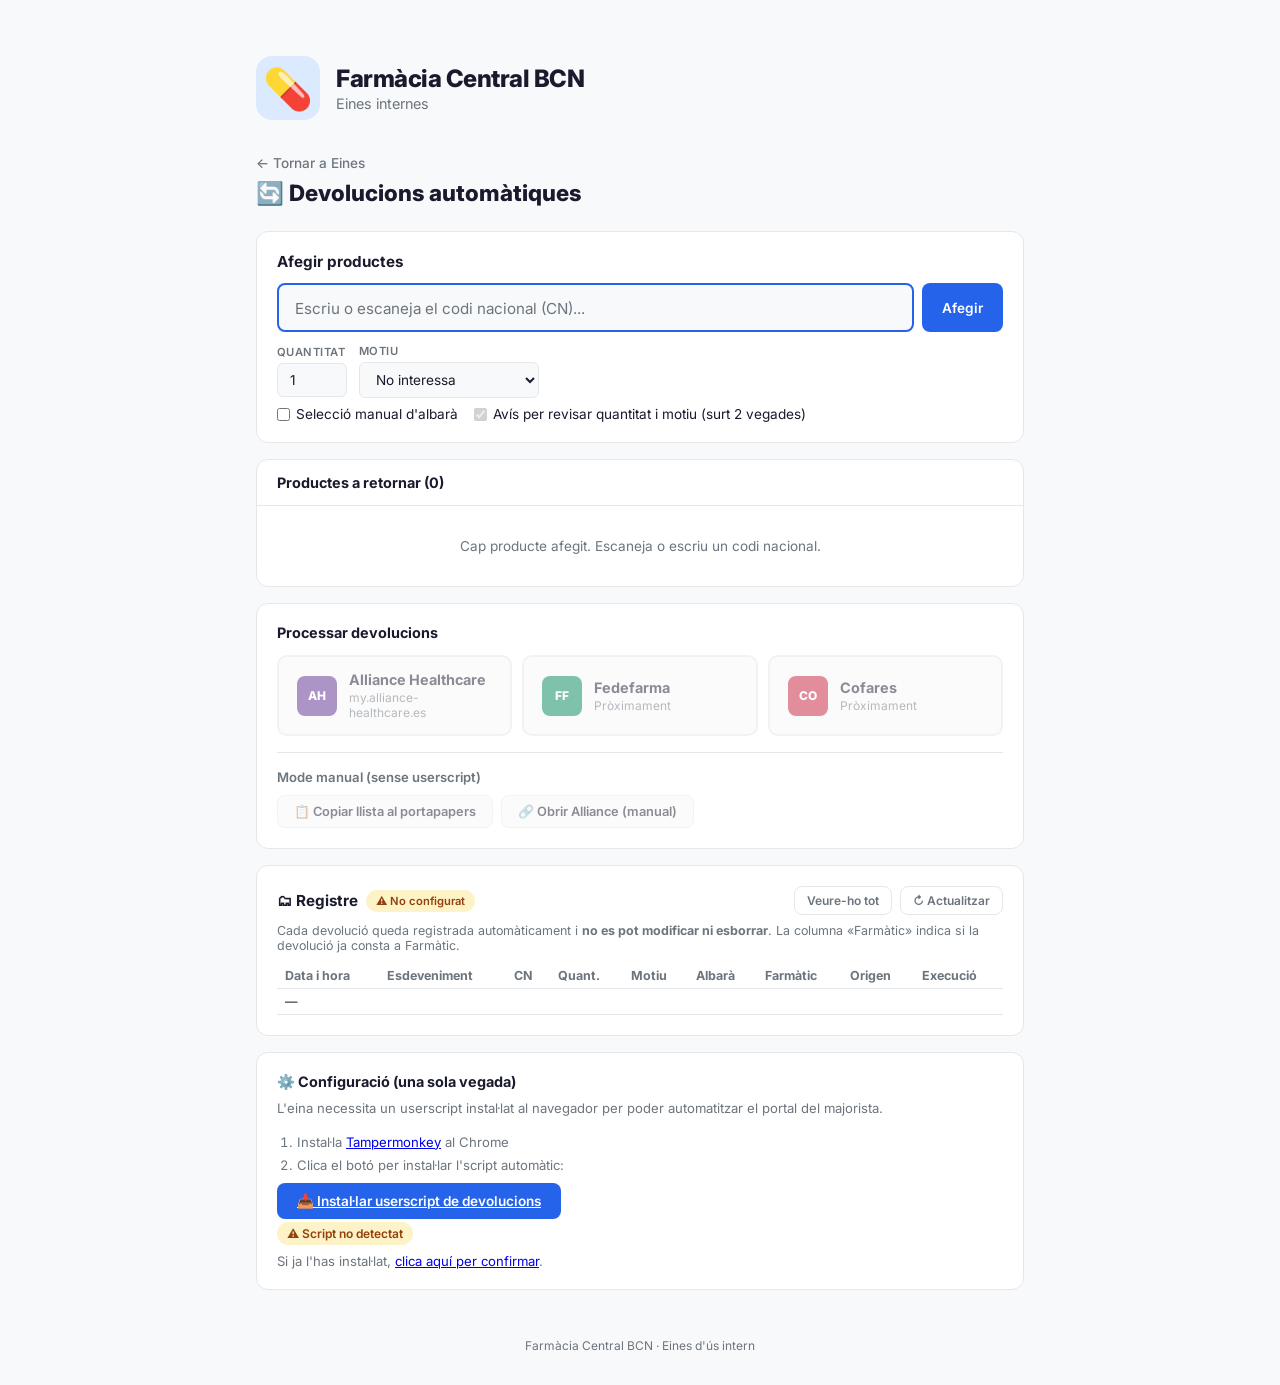
==== commit 3f00d63a: "feat(devolucions): registre complet amb «Veure-ho tot» + comptador, col·lecció append-only 'concilia" ====
--- a/devolucions/index.html
+++ b/devolucions/index.html
@@ -396,6 +396,11 @@
     .reg-error_afegir { background:#fee2e2; color:#991b1b; }
     .reg-confirmat_enviar { background:#fef3c7; color:#92400e; }
     .reg-prova { background:#e5e7eb; color:#374151; }
+    .reg-farm { font-weight: 600; font-size: 0.74rem; }
+    .reg-farm-ok { color: #166534; }
+    .reg-farm-warn { color: #b45309; white-space: normal; }
+    .reg-farm-pend { color: var(--text-secondary); font-weight: 400; }
+    #registreCount { font-weight: 600; }
   </style>
 </head>
 <body>
@@ -456,6 +461,7 @@
       <div class="product-list">
         <div class="product-list-header">
           <h3>Productes a retornar (<span id="productCount">0</span>)</h3>
+          <button class="btn btn-sm btn-outline" onclick="restoreLast()" id="restoreBtn" style="display:none">↩ Recuperar última llista</button>
           <button class="btn btn-sm btn-outline" onclick="clearAll()" id="clearBtn" style="display:none">
             Netejar tot
           </button>
@@ -511,13 +517,14 @@
       <!-- Registre (només lectura) -->
       <div class="registre-section">
         <h3>🗂 Registre <span id="registreStatus" class="status-badge status-missing" style="font-size:0.7rem">Carregant...</span>
-          <button class="btn btn-sm btn-outline" style="margin-left:auto" onclick="window.Registre && window.Registre.refresh()">↻ Actualitzar</button>
+          <button class="btn btn-sm btn-outline" style="margin-left:auto" id="btnRegistreAll" onclick="window.Registre && window.Registre.toggleAll()">Veure-ho tot</button>
+          <button class="btn btn-sm btn-outline" onclick="window.Registre && window.Registre.refresh()">↻ Actualitzar</button>
         </h3>
-        <div class="registre-note">Cada devolució queda registrada automàticament i <b>no es pot modificar ni esborrar</b>. Últims 100 esdeveniments.</div>
+        <div class="registre-note">Cada devolució queda registrada automàticament i <b>no es pot modificar ni esborrar</b>. La columna «Farmàtic» indica si la devolució ja consta a Farmàtic. <span id="registreCount"></span></div>
         <div class="registre-wrap">
           <table class="registre-table">
-            <thead><tr><th>Data i hora</th><th>Esdeveniment</th><th>CN</th><th>Quant.</th><th>Motiu</th><th>Albarà</th><th>Origen</th><th>Execució</th></tr></thead>
-            <tbody id="registreBody"><tr><td colspan="8">—</td></tr></tbody>
+            <thead><tr><th>Data i hora</th><th>Esdeveniment</th><th>CN</th><th>Quant.</th><th>Motiu</th><th>Albarà</th><th>Farmàtic</th><th>Origen</th><th>Execució</th></tr></thead>
+            <tbody id="registreBody"><tr><td colspan="9">—</td></tr></tbody>
           </table>
         </div>
       </div>
@@ -608,6 +615,22 @@
       renderList();
     }
 
+    function updateRestoreBtn() {
+      const b = document.getElementById('restoreBtn'); if (!b) return;
+      let has = false;
+      try { const l = JSON.parse(localStorage.getItem('farmacia_devolucions_ultima') || '[]'); has = l.length > 0; } catch(e) {}
+      b.style.display = (has && products.length === 0) ? '' : 'none';
+    }
+
+    function restoreLast() {
+      try {
+        const l = JSON.parse(localStorage.getItem('farmacia_devolucions_ultima') || '[]');
+        if (!l.length) return;
+        products = l; renderList(); updateRestoreBtn();
+        showToast('↩ Última llista recuperada');
+      } catch(e) {}
+    }
+
     function clearAll() {
       if (!confirm('Segur que vols netejar tota la llista?')) return;
       products = [];
@@ -693,7 +716,14 @@
       }
 
       if (handled) {
-        showToast('🚀 Portal obert — l\'script processarà les devolucions automàticament');
+        // La llista ja ha passat al portal: la buidem perquè no quedi el CN anterior.
+        // Guardem una còpia per si cal recuperar-la (botó "Recuperar última llista").
+        try { localStorage.setItem('farmacia_devolucions_ultima', JSON.stringify(products)); } catch(e) {}
+        products = [];
+        renderList();
+        updateRestoreBtn();
+        const cnIn = document.getElementById('cnInput'); if (cnIn) { cnIn.value = ''; cnIn.focus(); }
+        showToast('🚀 Portal obert — llista buidada (la pots recuperar si cal)');
       } else {
         // L'script v2 no ha respost — avisar
         showToast('⚠ L\'script no ha respost. Actualitza l\'userscript o fes servir el mode manual.');
@@ -801,6 +831,7 @@
     renderList = function() {
       origRender();
       saveState();
+      updateRestoreBtn();
     };
 
     // Load saved state
@@ -867,28 +898,91 @@
 
     const fmt = new Intl.DateTimeFormat('ca-ES', { timeZone: 'Europe/Madrid', day: '2-digit', month: '2-digit', year: 'numeric', hour: '2-digit', minute: '2-digit', second: '2-digit' });
 
+    // ── Lectura del registre ──
+    const PAGE = 500;            // mida de pàgina en carregar-ho tot
+    let showAll = false;
+
+    async function fetchAll(collName, order = 'desc') {
+      const out = [];
+      let last = null;
+      for (;;) {
+        const parts = [fs.collection(db, collName), fs.orderBy('ts', order)];
+        if (last) parts.push(fs.startAfter(last));
+        parts.push(fs.limit(PAGE));
+        const snap = await fs.getDocs(fs.query(...parts));
+        out.push(...snap.docs);
+        if (snap.size < PAGE) return out;
+        last = snap.docs[snap.docs.length - 1];
+      }
+    }
+
+    const cn6 = (c) => { const d = String(c || '').replace(/\D/g, ''); return d.length === 7 ? d.slice(0, 6) : d; };
+    const CONC_TIPUS = ['enviat_al_portal', 'afegit_llista', 'confirmat_enviar'];
+
+    async function loadConciliacio() {
+      // Últim document per ref_doc_id (i per run_id+CN per a les altres línies de la mateixa devolució)
+      const byRef = {}, byRun = {};
+      try {
+        const docs = await fetchAll('conciliacio', 'asc');
+        for (const doc of docs) {
+          const c = doc.data();
+          byRef[c.ref_doc_id] = c;
+          if (c.run_id) byRun[c.run_id + '|' + cn6(c.cn)] = c;
+        }
+      } catch (e) { console.warn('[Registre] conciliacio', e); }
+      return { byRef, byRun };
+    }
+
+    function farmaticCell(id, d, conc) {
+      if (!CONC_TIPUS.includes(d.tipus)) return '';
+      const c = conc.byRef[id] || conc.byRun[(d.run_id || '') + '|' + cn6(d.cn)];
+      if (!c) return '<span class="reg-farm reg-farm-pend">— pendent</span>';
+      if (c.estat === 'farmatic_ok') {
+        const info = [c.farmatic_data, c.farmatic_albara_devolucion].filter(Boolean).join(' · ');
+        return `<span class="reg-farm reg-farm-ok" title="${esc(info)}">✅ Farmàtic OK</span>`;
+      }
+      const txt = c.estat === 'quantitat_diferent' ? 'Quantitat diferent' : 'No trobat a Farmàtic';
+      return `<span class="reg-farm reg-farm-warn" title="${esc(c.detall || '')}">⚠ ${esc(txt)}${c.detall ? ': ' + esc(c.detall) : ''}</span>`;
+    }
+
     async function refresh() {
       const body = document.getElementById('registreBody');
-      if (!db) { body.innerHTML = `<tr><td colspan="8">Registre ${esc(initErr || 'no disponible')}</td></tr>`; return; }
+      const countEl = document.getElementById('registreCount');
+      const btnAll = document.getElementById('btnRegistreAll');
+      if (!db) { body.innerHTML = `<tr><td colspan="9">Registre ${esc(initErr || 'no disponible')}</td></tr>`; return; }
       try {
-        const q = fs.query(fs.collection(db, cfg.collection || 'devolucions'), fs.orderBy('ts', 'desc'), fs.limit(100));
-        const snap = await fs.getDocs(q);
-        if (snap.empty) { body.innerHTML = '<tr><td colspan="8">Encara no hi ha cap esdeveniment.</td></tr>'; return; }
-        body.innerHTML = snap.docs.map(doc => {
+        const collName = cfg.collection || 'devolucions';
+        let docs;
+        if (showAll) {
+          body.innerHTML = '<tr><td colspan="9">Carregant tot el registre...</td></tr>';
+          docs = await fetchAll(collName, 'desc');
+        } else {
+          const snap = await fs.getDocs(fs.query(fs.collection(db, collName), fs.orderBy('ts', 'desc'), fs.limit(100)));
+          docs = snap.docs;
+        }
+        let total = docs.length;
+        try { total = (await fs.getCountFromServer(fs.collection(db, collName))).data().count; } catch (e) { console.warn('[Registre] count', e); }
+        countEl.textContent = showAll ? `${total} esdeveniment(s) en total — es mostren tots` : `${total} esdeveniment(s) en total — es mostren els últims ${Math.min(100, docs.length)}`;
+        btnAll.textContent = showAll ? 'Veure només els últims 100' : 'Veure-ho tot';
+        if (!docs.length) { body.innerHTML = '<tr><td colspan="9">Encara no hi ha cap esdeveniment.</td></tr>'; return; }
+        const conc = await loadConciliacio();
+        body.innerHTML = docs.map(doc => {
           const d = doc.data();
           const ts = d.ts && d.ts.toDate ? fmt.format(d.ts.toDate()) : '';
           const motiu = d.motiu_codi ? `${esc(d.motiu_codi)} ${esc(d.motiu_text || REASONS[d.motiu_codi] || '')}` : '';
           return `<tr title="${esc(d.detall || '')}"><td>${ts}</td><td><span class="reg-tipus reg-${esc(d.tipus)}">${esc(TIPUS[d.tipus] || d.tipus)}</span></td>` +
-            `<td>${esc(d.cn)}</td><td>${esc(d.qty)}</td><td>${motiu}</td><td>${esc(d.albara)}</td><td>${esc(d.origen)}</td><td style="font-family:monospace">${esc(String(d.run_id || '').slice(-10))}</td></tr>`;
+            `<td>${esc(d.cn)}</td><td>${esc(d.qty)}</td><td>${motiu}</td><td>${esc(d.albara)}</td><td>${farmaticCell(doc.id, d, conc)}</td><td>${esc(d.origen)}</td><td style="font-family:monospace">${esc(String(d.run_id || '').slice(-10))}</td></tr>`;
         }).join('');
       } catch (e) {
-        body.innerHTML = `<tr><td colspan="8">Error llegint el registre: ${esc(e.code || e.message)}</td></tr>`;
-      }
-    }
+        body.innerHTML = `<tr><td colspan="9">Error llegint el registre: ${esc(e.code || e.message)}</td></tr>`;
+      }
+    }
+
+    function toggleAll() { showAll = !showAll; refresh(); }
 
     window.Registre = {
       config: () => (cfg && cfg.projectId ? { projectId: cfg.projectId, apiKey: cfg.apiKey, collection: cfg.collection || 'devolucions', baseUrl: cfg.emulatorHost ? 'http://' + cfg.emulatorHost : undefined } : null),
-      logSent, refresh
+      logSent, refresh, toggleAll
     };
     init();
   </script>
